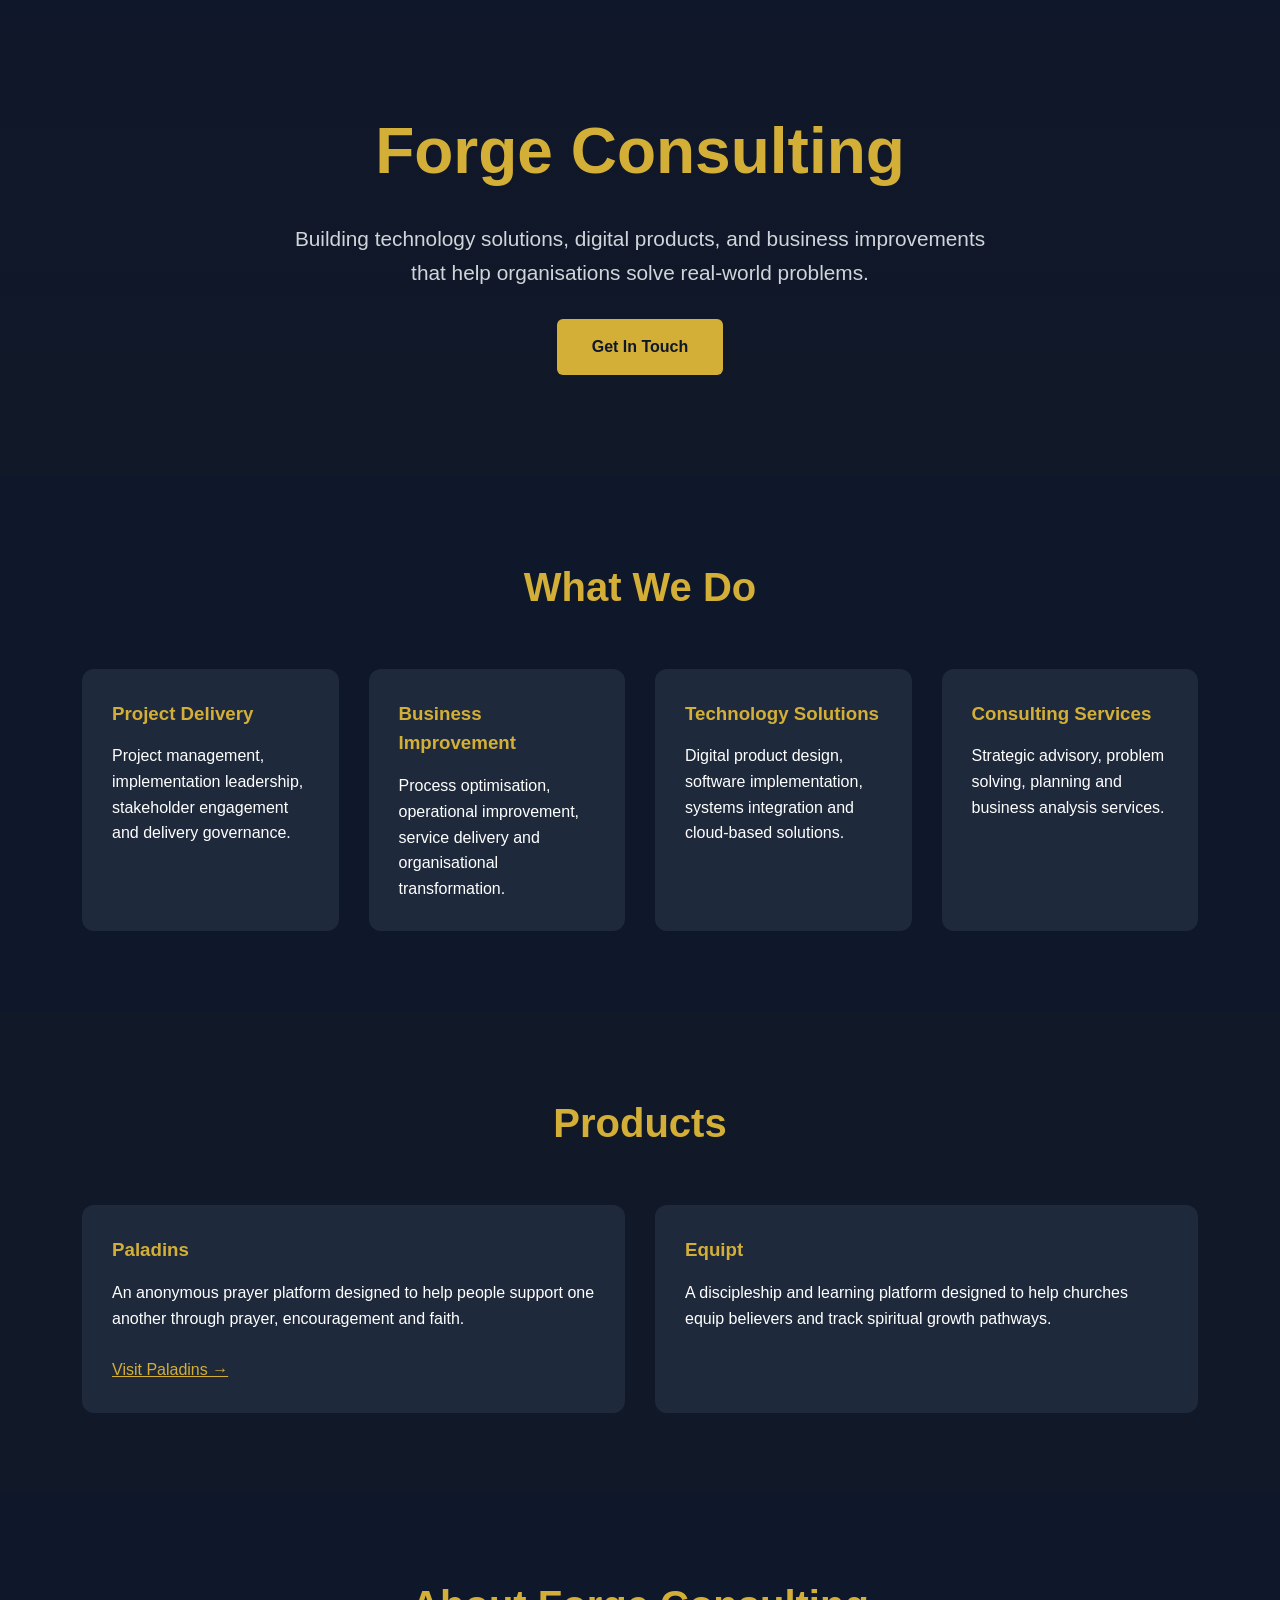
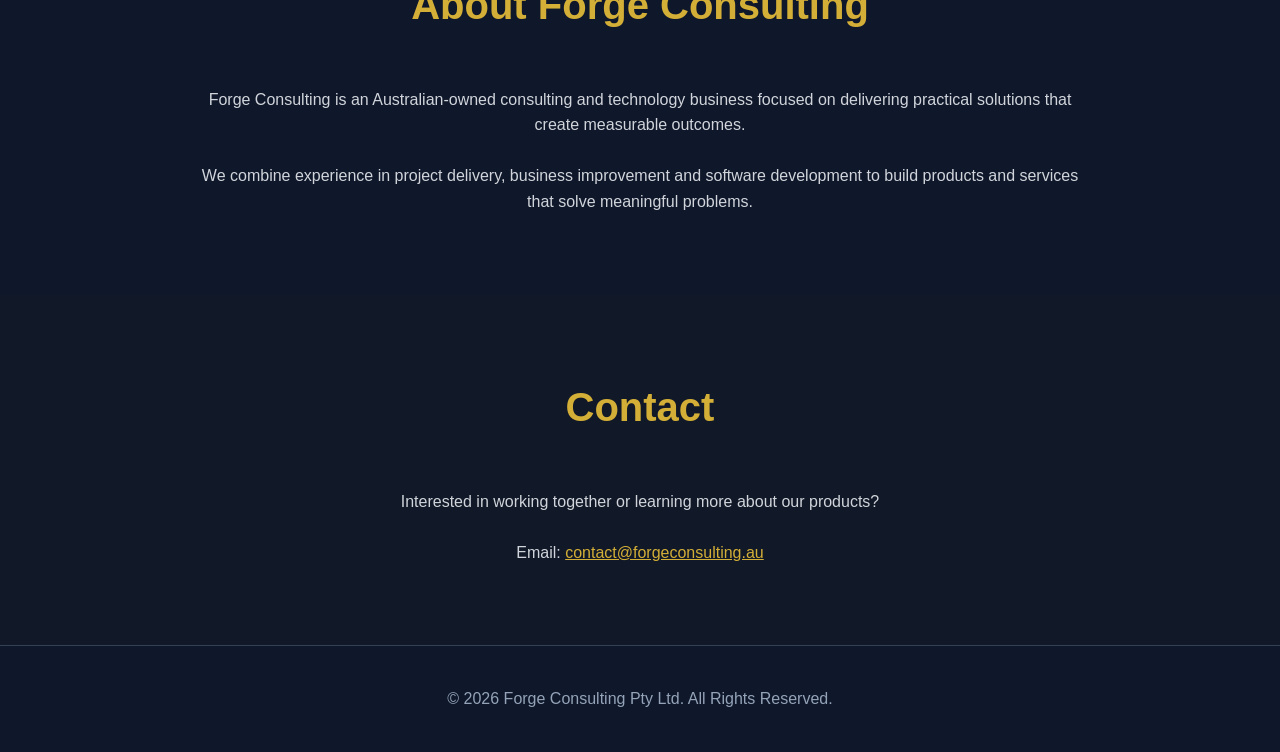
==== index.html @ b51326ad "Create index.html" ====
<!DOCTYPE html>
<html lang="en">
<head>
<meta charset="UTF-8">
<meta name="viewport" content="width=device-width, initial-scale=1.0">
<title>Forge Consulting</title>

<style>
* {
    margin: 0;
    padding: 0;
    box-sizing: border-box;
}

body {
    font-family: Arial, Helvetica, sans-serif;
    background: #0f172a;
    color: white;
    line-height: 1.6;
}

.container {
    width: 90%;
    max-width: 1200px;
    margin: auto;
}

header {
    padding: 100px 20px;
    text-align: center;
    background: linear-gradient(to bottom, #0f172a, #111827);
}

header h1 {
    font-size: 4rem;
    color: #d4af37;
    margin-bottom: 20px;
}

header p {
    font-size: 1.3rem;
    max-width: 700px;
    margin: auto;
    color: #d1d5db;
}

.btn {
    display: inline-block;
    margin-top: 30px;
    padding: 15px 35px;
    background: #d4af37;
    color: #0f172a;
    text-decoration: none;
    font-weight: bold;
    border-radius: 6px;
}

section {
    padding: 80px 20px;
}

.section-title {
    text-align: center;
    color: #d4af37;
    font-size: 2.5rem;
    margin-bottom: 50px;
}

.services {
    display: grid;
    grid-template-columns: repeat(auto-fit,minmax(250px,1fr));
    gap: 30px;
}

.card {
    background: #1e293b;
    padding: 30px;
    border-radius: 12px;
}

.card h3 {
    color: #d4af37;
    margin-bottom: 15px;
}

.products {
    display: grid;
    grid-template-columns: repeat(auto-fit,minmax(300px,1fr));
    gap: 30px;
}

.product {
    background: #1e293b;
    padding: 30px;
    border-radius: 12px;
}

.product h3 {
    color: #d4af37;
    margin-bottom: 15px;
}

.about {
    max-width: 900px;
    margin: auto;
    text-align: center;
    color: #d1d5db;
}

footer {
    text-align: center;
    padding: 40px 20px;
    border-top: 1px solid #334155;
    color: #94a3b8;
}

a {
    color: #d4af37;
}

@media (max-width: 768px) {

    header h1 {
        font-size: 2.8rem;
    }

    .section-title {
        font-size: 2rem;
    }

}
</style>
</head>

<body>

<header>
    <div class="container">
        <h1>Forge Consulting</h1>

        <p>
            Building technology solutions, digital products,
            and business improvements that help organisations
            solve real-world problems.
        </p>

        <a href="#contact" class="btn">Get In Touch</a>
    </div>
</header>

<section>
    <div class="container">
        <h2 class="section-title">What We Do</h2>

        <div class="services">

            <div class="card">
                <h3>Project Delivery</h3>
                <p>
                    Project management, implementation leadership,
                    stakeholder engagement and delivery governance.
                </p>
            </div>

            <div class="card">
                <h3>Business Improvement</h3>
                <p>
                    Process optimisation, operational improvement,
                    service delivery and organisational transformation.
                </p>
            </div>

            <div class="card">
                <h3>Technology Solutions</h3>
                <p>
                    Digital product design, software implementation,
                    systems integration and cloud-based solutions.
                </p>
            </div>

            <div class="card">
                <h3>Consulting Services</h3>
                <p>
                    Strategic advisory, problem solving,
                    planning and business analysis services.
                </p>
            </div>

        </div>
    </div>
</section>

<section style="background:#111827;">
    <div class="container">

        <h2 class="section-title">Products</h2>

        <div class="products">

            <div class="product">
                <h3>Paladins</h3>

                <p>
                    An anonymous prayer platform designed to help
                    people support one another through prayer,
                    encouragement and faith.
                </p>

                <br>

                <a href="https://paladins.life">
                    Visit Paladins →
                </a>
            </div>

            <div class="product">
                <h3>Equipt</h3>

                <p>
                    A discipleship and learning platform designed
                    to help churches equip believers and track
                    spiritual growth pathways.
                </p>
            </div>

        </div>

    </div>
</section>

<section>
    <div class="container">

        <h2 class="section-title">About Forge Consulting</h2>

        <div class="about">

            <p>
                Forge Consulting is an Australian-owned consulting
                and technology business focused on delivering
                practical solutions that create measurable outcomes.
            </p>

            <br>

            <p>
                We combine experience in project delivery,
                business improvement and software development
                to build products and services that solve
                meaningful problems.
            </p>

        </div>

    </div>
</section>

<section id="contact" style="background:#111827;">
    <div class="container">

        <h2 class="section-title">Contact</h2>

        <div class="about">

            <p>
                Interested in working together or learning more
                about our products?
            </p>

            <br>

            <p>
                Email:
                <a href="mailto:contact@forgeconsulting.au">
                    contact@forgeconsulting.au
                </a>
            </p>

        </div>

    </div>
</section>

<footer>
    <p>
        © 2026 Forge Consulting Pty Ltd. All Rights Reserved.
    </p>
</footer>

</body>
</html>
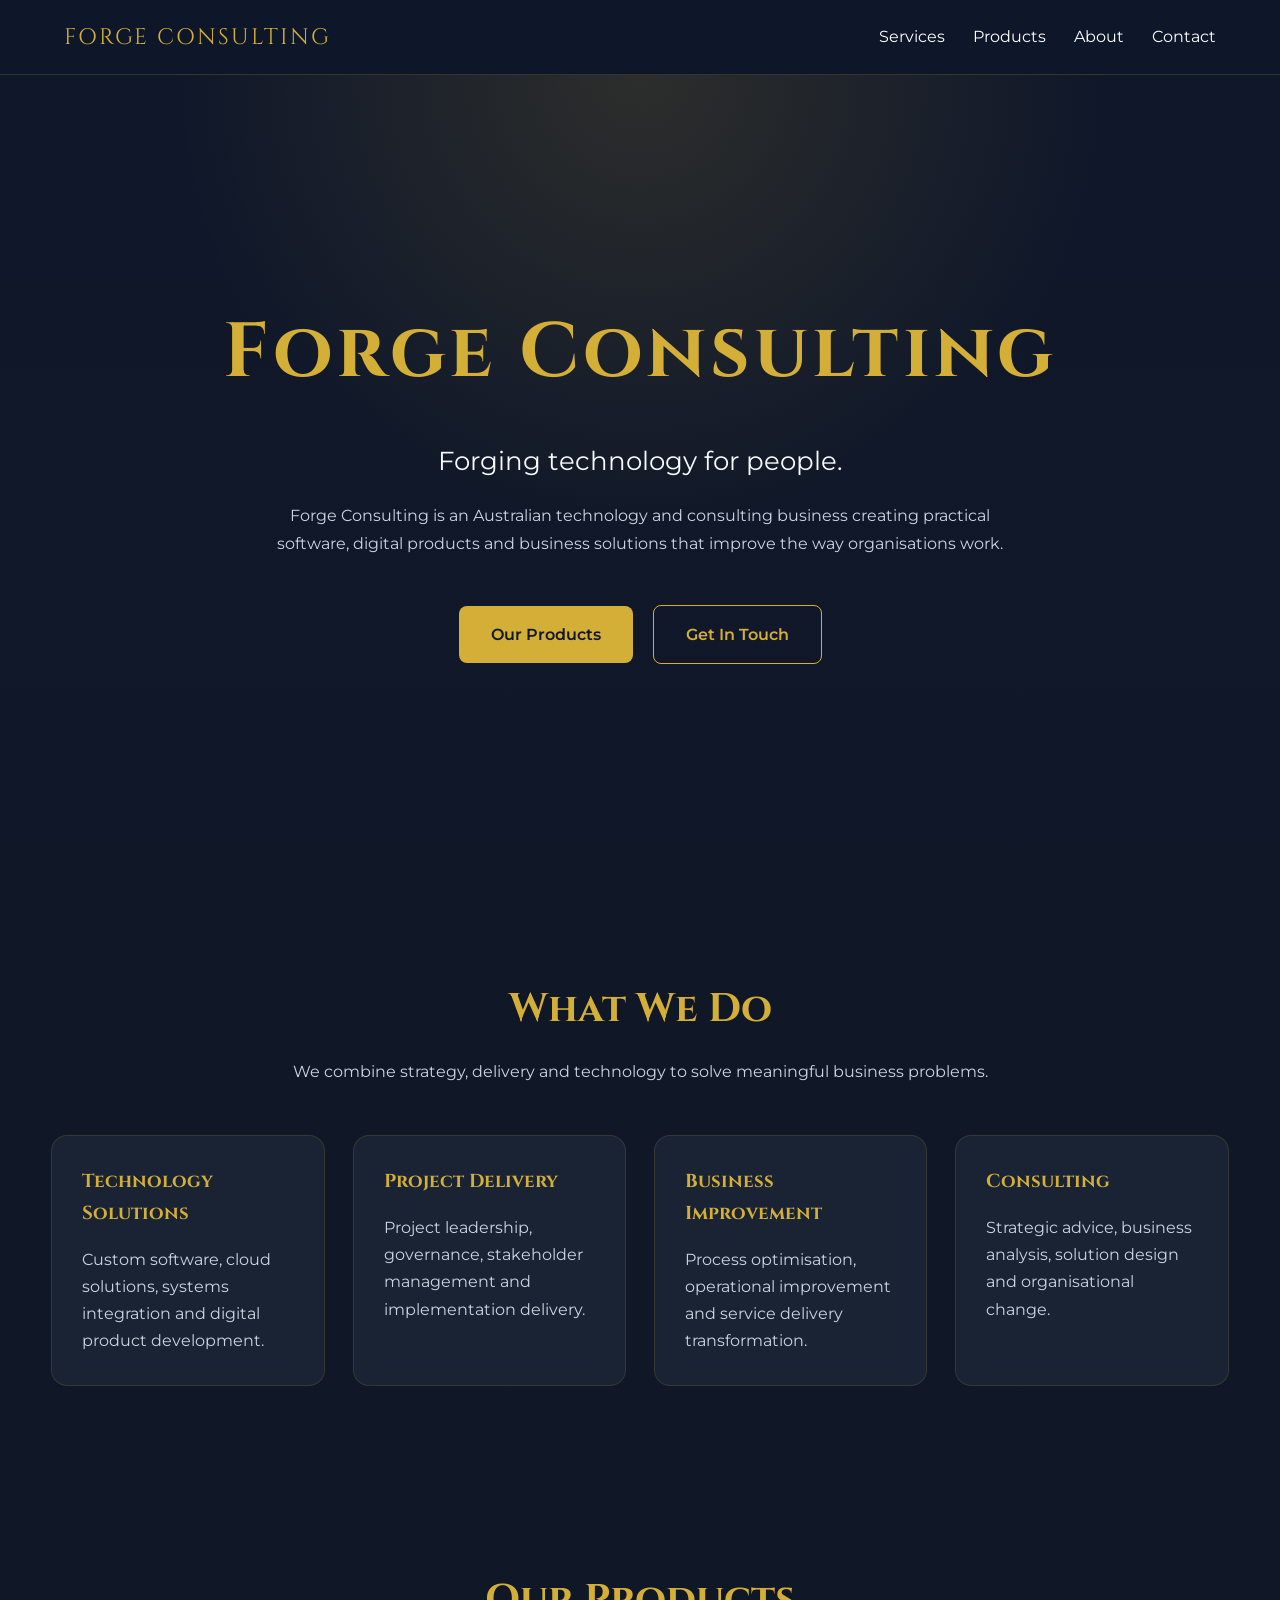
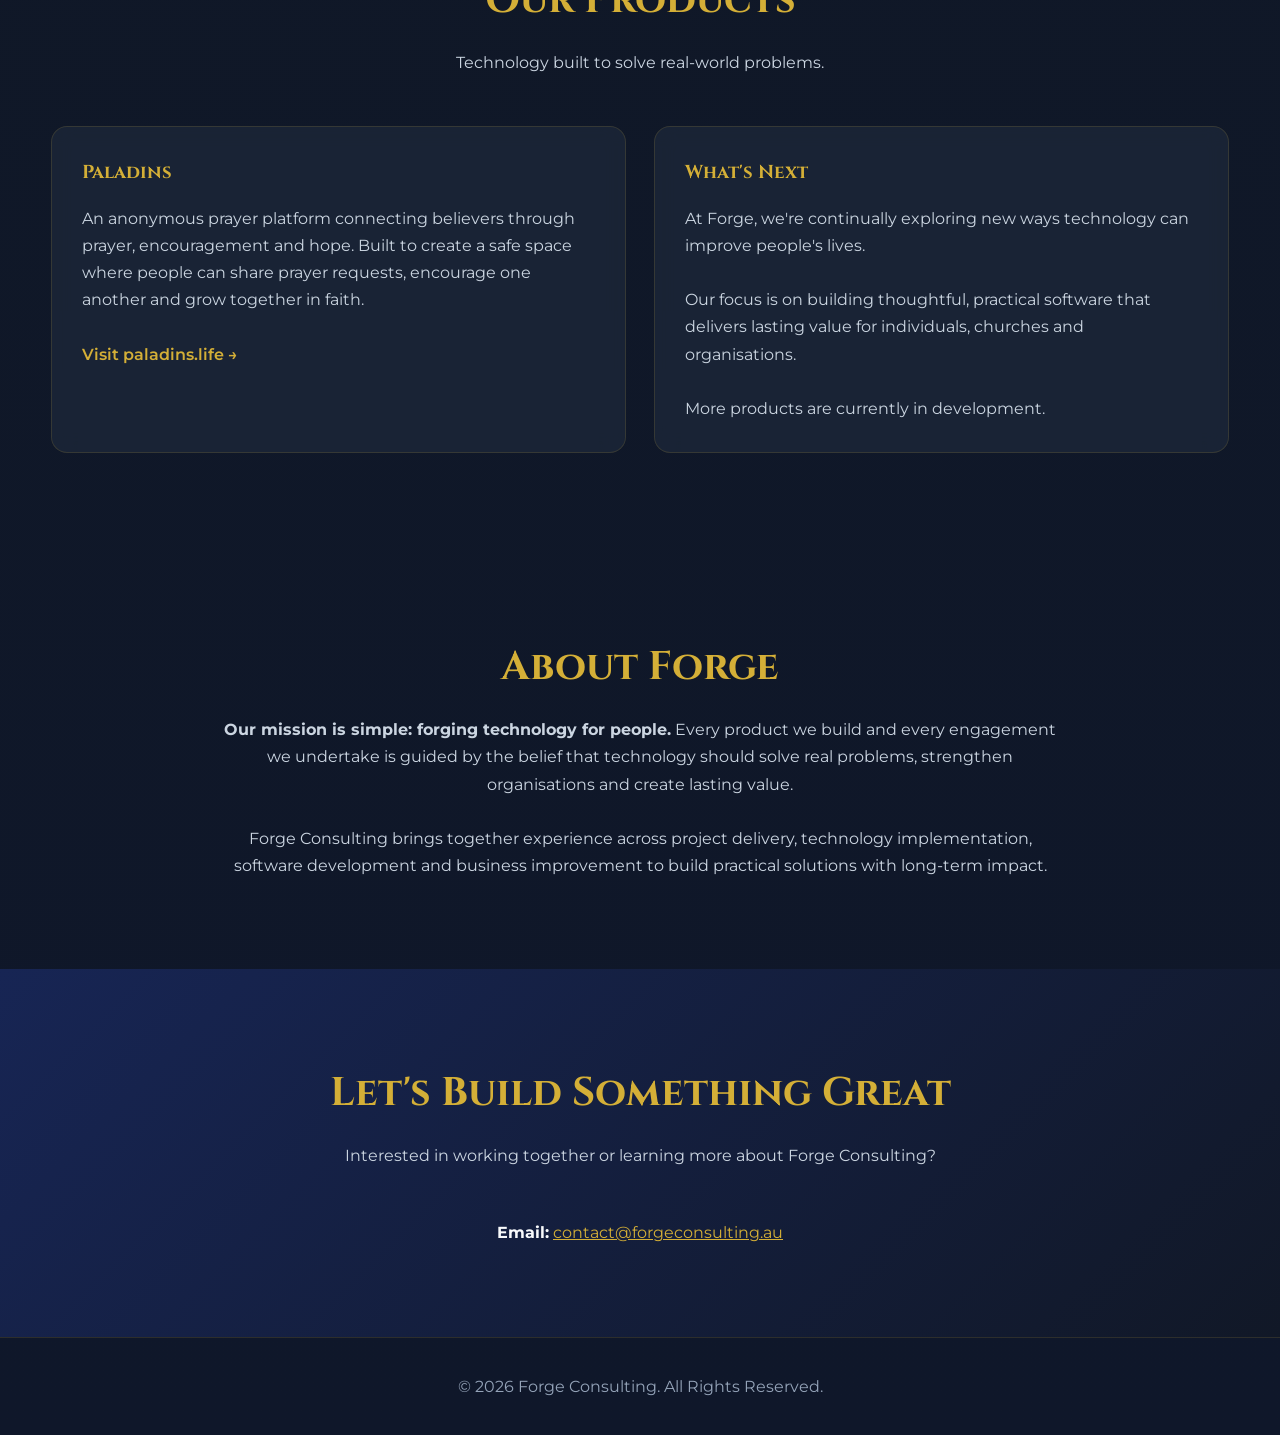
==== commit cd44e4bb: "Update index.html" ====
--- a/index.html
+++ b/index.html
@@ -3,289 +3,128 @@
 <head>
 <meta charset="UTF-8">
 <meta name="viewport" content="width=device-width, initial-scale=1.0">
+<meta name="description" content="Forge Consulting - Forging technology for people. Australian consulting, software and digital products.">
 <title>Forge Consulting</title>
 
+<link rel="preconnect" href="https://fonts.googleapis.com">
+<link rel="preconnect" href="https://fonts.gstatic.com" crossorigin>
+<link href="https://fonts.googleapis.com/css2?family=Cinzel:wght@500;600;700&family=Montserrat:wght@300;400;500;600;700&display=swap" rel="stylesheet">
+
 <style>
-* {
-    margin: 0;
-    padding: 0;
-    box-sizing: border-box;
-}
-
-body {
-    font-family: Arial, Helvetica, sans-serif;
-    background: #0f172a;
-    color: white;
-    line-height: 1.6;
-}
-
-.container {
-    width: 90%;
-    max-width: 1200px;
-    margin: auto;
-}
-
-header {
-    padding: 100px 20px;
-    text-align: center;
-    background: linear-gradient(to bottom, #0f172a, #111827);
-}
-
-header h1 {
-    font-size: 4rem;
-    color: #d4af37;
-    margin-bottom: 20px;
-}
-
-header p {
-    font-size: 1.3rem;
-    max-width: 700px;
-    margin: auto;
-    color: #d1d5db;
-}
-
-.btn {
-    display: inline-block;
-    margin-top: 30px;
-    padding: 15px 35px;
-    background: #d4af37;
-    color: #0f172a;
-    text-decoration: none;
-    font-weight: bold;
-    border-radius: 6px;
-}
-
-section {
-    padding: 80px 20px;
-}
-
-.section-title {
-    text-align: center;
-    color: #d4af37;
-    font-size: 2.5rem;
-    margin-bottom: 50px;
-}
-
-.services {
-    display: grid;
-    grid-template-columns: repeat(auto-fit,minmax(250px,1fr));
-    gap: 30px;
-}
-
-.card {
-    background: #1e293b;
-    padding: 30px;
-    border-radius: 12px;
-}
-
-.card h3 {
-    color: #d4af37;
-    margin-bottom: 15px;
-}
-
-.products {
-    display: grid;
-    grid-template-columns: repeat(auto-fit,minmax(300px,1fr));
-    gap: 30px;
-}
-
-.product {
-    background: #1e293b;
-    padding: 30px;
-    border-radius: 12px;
-}
-
-.product h3 {
-    color: #d4af37;
-    margin-bottom: 15px;
-}
-
-.about {
-    max-width: 900px;
-    margin: auto;
-    text-align: center;
-    color: #d1d5db;
-}
-
-footer {
-    text-align: center;
-    padding: 40px 20px;
-    border-top: 1px solid #334155;
-    color: #94a3b8;
-}
-
-a {
-    color: #d4af37;
-}
-
-@media (max-width: 768px) {
-
-    header h1 {
-        font-size: 2.8rem;
-    }
-
-    .section-title {
-        font-size: 2rem;
-    }
-
-}
+:root{--bg:#0f172a;--bg2:#111827;--card:rgba(30,41,59,.72);--gold:#d4af37;--text:#f8fafc;--muted:#cbd5e1;}
+*{margin:0;padding:0;box-sizing:border-box;scroll-behavior:smooth}
+body{font-family:'Montserrat',sans-serif;background:linear-gradient(180deg,var(--bg),#101827 40%,var(--bg));color:var(--text);line-height:1.7}
+nav{position:sticky;top:0;background:rgba(15,23,42,.88);backdrop-filter:blur(10px);border-bottom:1px solid rgba(212,175,55,.2);z-index:100}
+.nav{max-width:1200px;margin:auto;padding:18px 24px;display:flex;justify-content:space-between;align-items:center}
+.logo{font-family:'Cinzel',serif;color:var(--gold);font-size:1.4rem;letter-spacing:2px}
+.nav a{color:#fff;text-decoration:none;margin-left:24px}.nav a:hover{color:var(--gold)}
+.container{width:min(92%,1200px);margin:auto}
+.hero{min-height:90vh;display:flex;align-items:center;text-align:center;position:relative}
+.hero:before{content:"";position:absolute;inset:0;background:radial-gradient(circle at top,rgba(212,175,55,.15),transparent 45%)}
+.hero .container{position:relative}
+h1,h2,h3{font-family:'Cinzel',serif}
+h1{font-size:4.8rem;color:var(--gold);letter-spacing:4px}
+.tag{font-size:1.6rem;margin:20px 0}
+.lead{max-width:760px;margin:auto;color:var(--muted)}
+.btn{display:inline-block;padding:15px 32px;border-radius:8px;text-decoration:none;font-weight:600;margin:8px;transition:.3s}
+.primary{background:var(--gold);color:#111827}.secondary{border:1px solid var(--gold);color:var(--gold)}
+.btn:hover,.card:hover{transform:translateY(-6px)}
+section{padding:90px 0}
+.section-title{text-align:center;color:var(--gold);font-size:2.5rem;margin-bottom:15px}
+.section-sub{text-align:center;color:var(--muted);max-width:700px;margin:0 auto 50px}
+.grid{display:grid;grid-template-columns:repeat(auto-fit,minmax(260px,1fr));gap:28px}
+.card{background:var(--card);padding:30px;border-radius:16px;border:1px solid rgba(212,175,55,.15);backdrop-filter:blur(10px);transition:.3s}
+.card h3{color:var(--gold);margin-bottom:16px}
+.card p,.about{color:var(--muted)}
+.product a{color:var(--gold);text-decoration:none;font-weight:600}
+.about{max-width:850px;margin:auto;text-align:center}
+.cta{text-align:center;background:linear-gradient(135deg,#172554,#111827)}
+footer{text-align:center;padding:35px;border-top:1px solid rgba(212,175,55,.15);color:#94a3b8}
+@media(max-width:768px){h1{font-size:3rem}.tag{font-size:1.2rem}.nav{flex-direction:column;gap:10px}.nav a{margin:0 8px}}
 </style>
 </head>
-
 <body>
 
-<header>
-    <div class="container">
-        <h1>Forge Consulting</h1>
+<nav>
+<div class="nav">
+<div class="logo">FORGE CONSULTING</div>
+<div>
+<a href="#services">Services</a>
+<a href="#products">Products</a>
+<a href="#about">About</a>
+<a href="#contact">Contact</a>
+</div>
+</div>
+</nav>
 
-        <p>
-            Building technology solutions, digital products,
-            and business improvements that help organisations
-            solve real-world problems.
-        </p>
-
-        <a href="#contact" class="btn">Get In Touch</a>
-    </div>
+<header class="hero">
+<div class="container">
+<h1>Forge Consulting</h1>
+<p class="tag">Forging technology for people.</p>
+<p class="lead">Forge Consulting is an Australian technology and consulting business creating practical software, digital products and business solutions that improve the way organisations work.</p>
+<div style="margin-top:40px">
+<a class="btn primary" href="#products">Our Products</a>
+<a class="btn secondary" href="#contact">Get In Touch</a>
+</div>
+</div>
 </header>
 
-<section>
-    <div class="container">
-        <h2 class="section-title">What We Do</h2>
-
-        <div class="services">
-
-            <div class="card">
-                <h3>Project Delivery</h3>
-                <p>
-                    Project management, implementation leadership,
-                    stakeholder engagement and delivery governance.
-                </p>
-            </div>
-
-            <div class="card">
-                <h3>Business Improvement</h3>
-                <p>
-                    Process optimisation, operational improvement,
-                    service delivery and organisational transformation.
-                </p>
-            </div>
-
-            <div class="card">
-                <h3>Technology Solutions</h3>
-                <p>
-                    Digital product design, software implementation,
-                    systems integration and cloud-based solutions.
-                </p>
-            </div>
-
-            <div class="card">
-                <h3>Consulting Services</h3>
-                <p>
-                    Strategic advisory, problem solving,
-                    planning and business analysis services.
-                </p>
-            </div>
-
-        </div>
-    </div>
+<section id="services">
+<div class="container">
+<h2 class="section-title">What We Do</h2>
+<p class="section-sub">We combine strategy, delivery and technology to solve meaningful business problems.</p>
+<div class="grid">
+<div class="card"><h3>Technology Solutions</h3><p>Custom software, cloud solutions, systems integration and digital product development.</p></div>
+<div class="card"><h3>Project Delivery</h3><p>Project leadership, governance, stakeholder management and implementation delivery.</p></div>
+<div class="card"><h3>Business Improvement</h3><p>Process optimisation, operational improvement and service delivery transformation.</p></div>
+<div class="card"><h3>Consulting</h3><p>Strategic advice, business analysis, solution design and organisational change.</p></div>
+</div>
+</div>
 </section>
 
-<section style="background:#111827;">
-    <div class="container">
+<section id="products">
+<div class="container">
+<h2 class="section-title">Our Products</h2>
+<p class="section-sub">Technology built to solve real-world problems.</p>
+<div class="grid">
+<div class="card product">
+<h3>Paladins</h3>
+<p>An anonymous prayer platform connecting believers through prayer, encouragement and hope. Built to create a safe space where people can share prayer requests, encourage one another and grow together in faith.</p>
+<br><a href="https://paladins.life">Visit paladins.life →</a>
+</div>
 
-        <h2 class="section-title">Products</h2>
-
-        <div class="products">
-
-            <div class="product">
-                <h3>Paladins</h3>
-
-                <p>
-                    An anonymous prayer platform designed to help
-                    people support one another through prayer,
-                    encouragement and faith.
-                </p>
-
-                <br>
-
-                <a href="https://paladins.life">
-                    Visit Paladins →
-                </a>
-            </div>
-
-            <div class="product">
-                <h3>Equipt</h3>
-
-                <p>
-                    A discipleship and learning platform designed
-                    to help churches equip believers and track
-                    spiritual growth pathways.
-                </p>
-            </div>
-
-        </div>
-
-    </div>
+<div class="card product">
+<h3>What's Next</h3>
+<p>At Forge, we're continually exploring new ways technology can improve people's lives.</p>
+<br>
+<p>Our focus is on building thoughtful, practical software that delivers lasting value for individuals, churches and organisations.</p>
+<br>
+<p>More products are currently in development.</p>
+</div>
+</div>
+</div>
 </section>
 
-<section>
-    <div class="container">
-
-        <h2 class="section-title">About Forge Consulting</h2>
-
-        <div class="about">
-
-            <p>
-                Forge Consulting is an Australian-owned consulting
-                and technology business focused on delivering
-                practical solutions that create measurable outcomes.
-            </p>
-
-            <br>
-
-            <p>
-                We combine experience in project delivery,
-                business improvement and software development
-                to build products and services that solve
-                meaningful problems.
-            </p>
-
-        </div>
-
-    </div>
+<section id="about">
+<div class="container">
+<h2 class="section-title">About Forge</h2>
+<div class="about">
+<p><strong>Our mission is simple: forging technology for people.</strong> Every product we build and every engagement we undertake is guided by the belief that technology should solve real problems, strengthen organisations and create lasting value.</p>
+<br>
+<p>Forge Consulting brings together experience across project delivery, technology implementation, software development and business improvement to build practical solutions with long-term impact.</p>
+</div>
+</div>
 </section>
 
-<section id="contact" style="background:#111827;">
-    <div class="container">
-
-        <h2 class="section-title">Contact</h2>
-
-        <div class="about">
-
-            <p>
-                Interested in working together or learning more
-                about our products?
-            </p>
-
-            <br>
-
-            <p>
-                Email:
-                <a href="mailto:contact@forgeconsulting.au">
-                    contact@forgeconsulting.au
-                </a>
-            </p>
-
-        </div>
-
-    </div>
+<section class="cta" id="contact">
+<div class="container">
+<h2 class="section-title">Let's Build Something Great</h2>
+<p class="section-sub">Interested in working together or learning more about Forge Consulting?</p>
+<p><strong>Email:</strong> <a style="color:#d4af37" href="mailto:contact@forgeconsulting.au">contact@forgeconsulting.au</a></p>
+</div>
 </section>
 
-<footer>
-    <p>
-        © 2026 Forge Consulting Pty Ltd. All Rights Reserved.
-    </p>
-</footer>
+<footer>© 2026 Forge Consulting. All Rights Reserved.</footer>
 
 </body>
 </html>
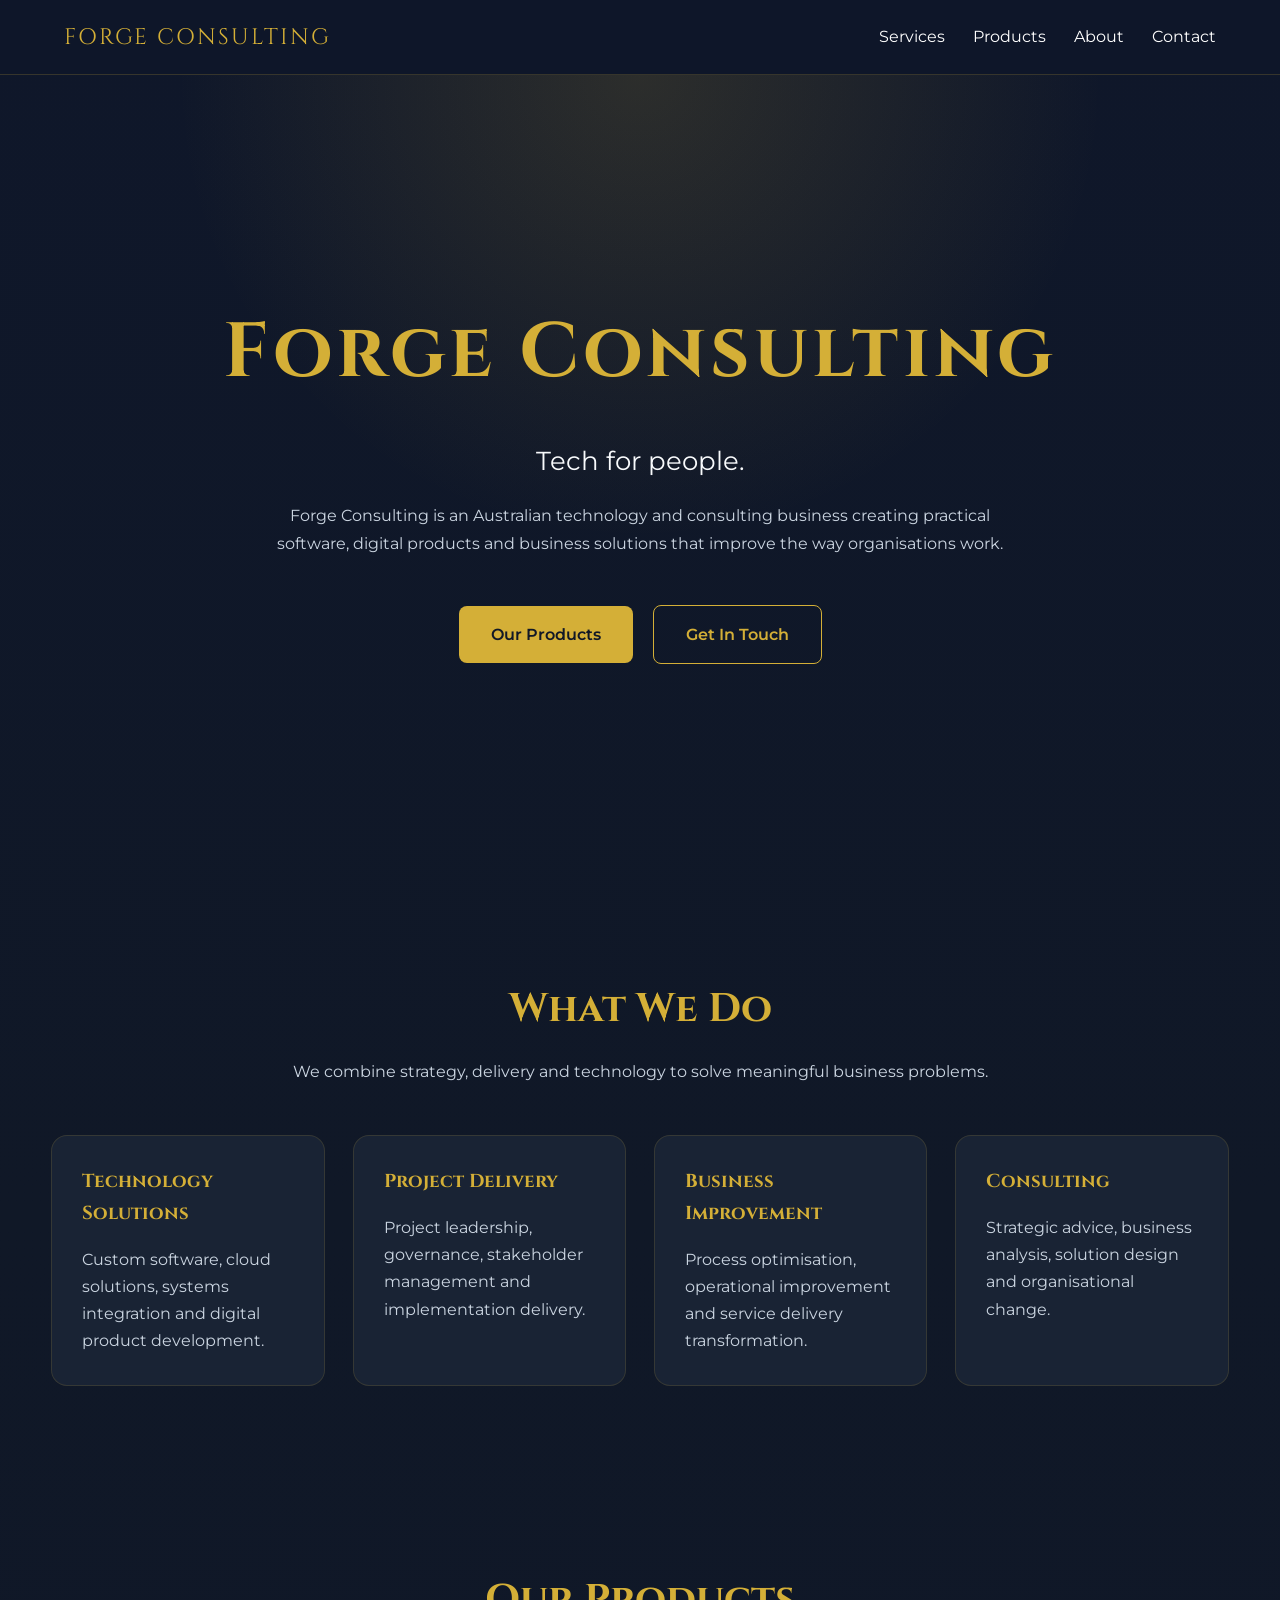
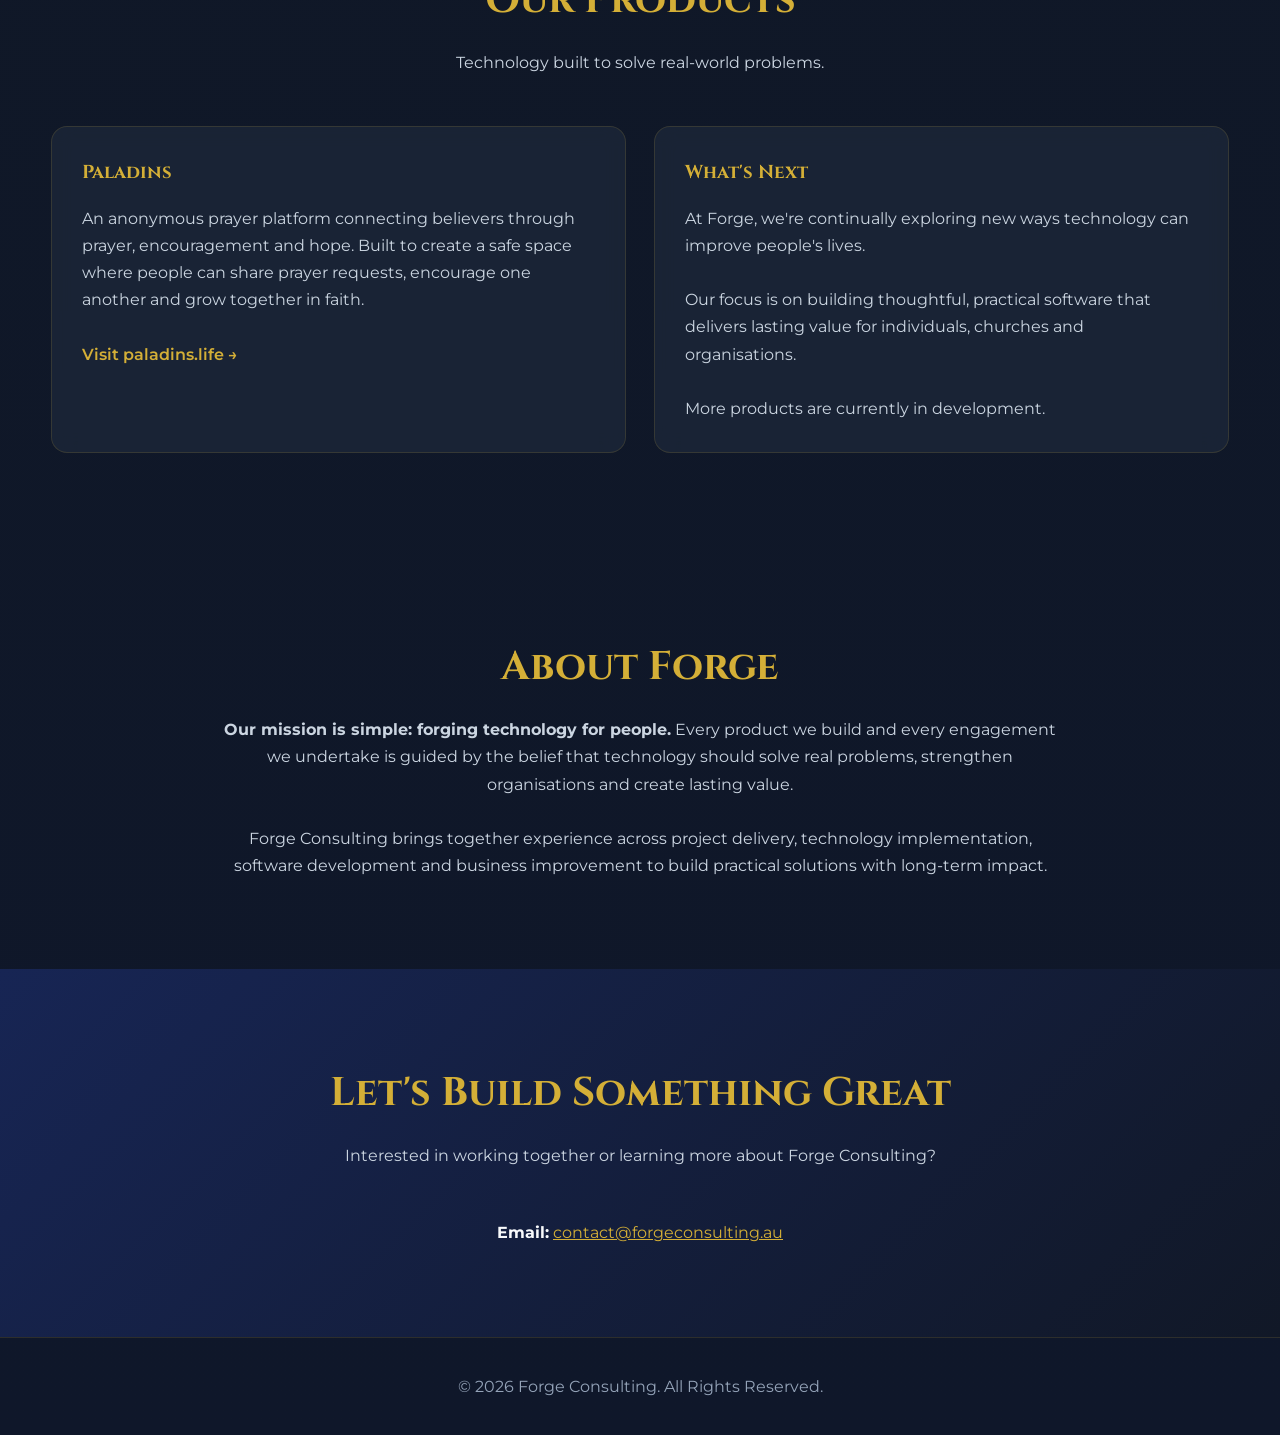
==== commit f4208c3f: "Update index.html" ====
--- a/index.html
+++ b/index.html
@@ -60,7 +60,7 @@
 <header class="hero">
 <div class="container">
 <h1>Forge Consulting</h1>
-<p class="tag">Forging technology for people.</p>
+<p class="tag">Tech for people.</p>
 <p class="lead">Forge Consulting is an Australian technology and consulting business creating practical software, digital products and business solutions that improve the way organisations work.</p>
 <div style="margin-top:40px">
 <a class="btn primary" href="#products">Our Products</a>
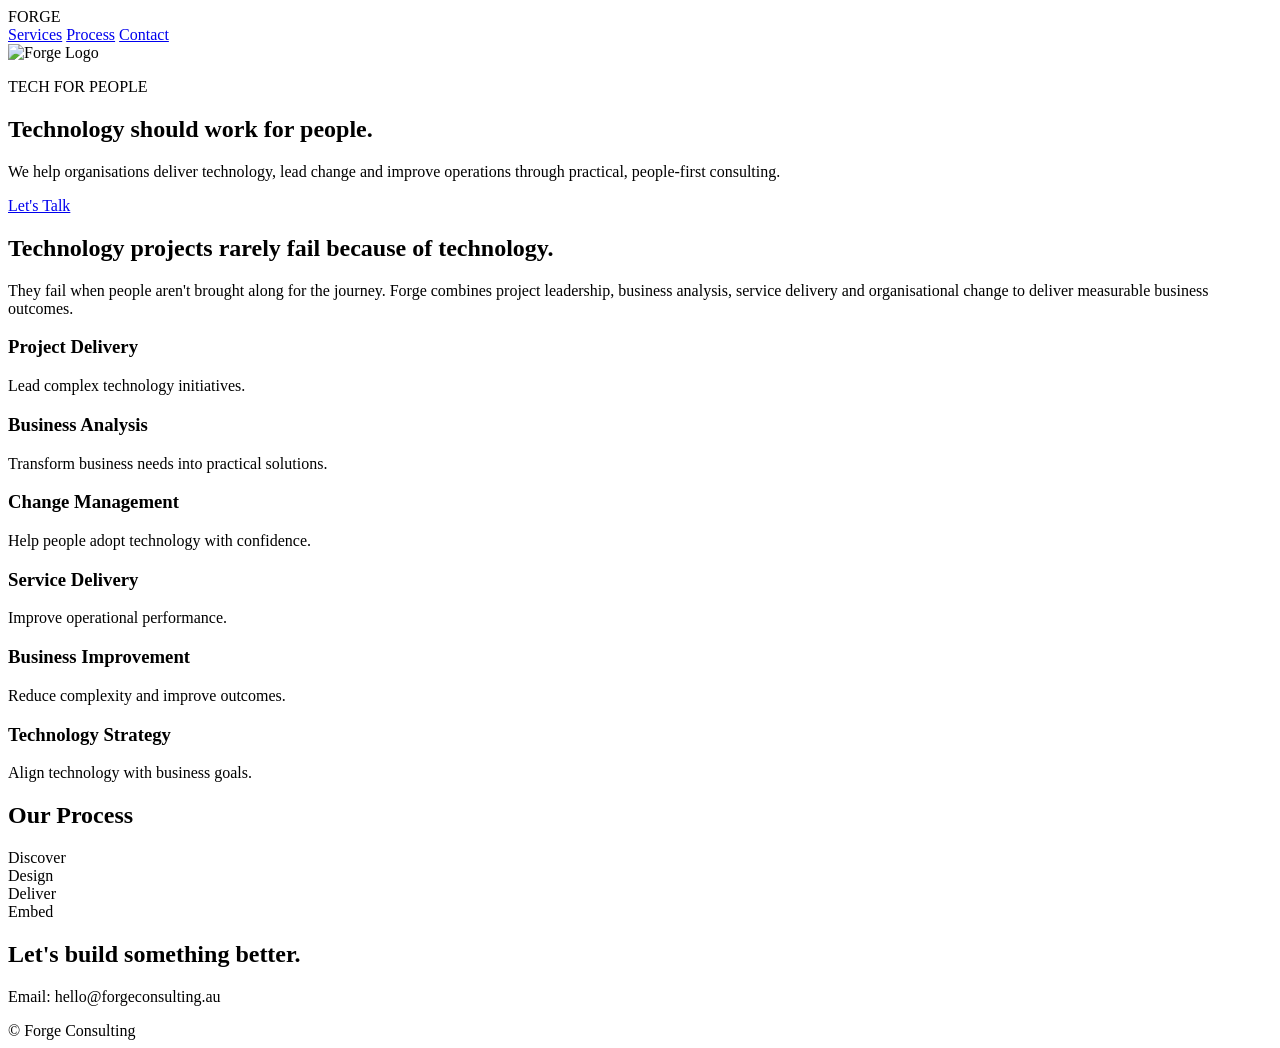
==== commit 0a8bc645: "Refactor index.html with updated meta tags and sections Website 2.0" ====
--- a/index.html
+++ b/index.html
@@ -2,129 +2,58 @@
 <html lang="en">
 <head>
 <meta charset="UTF-8">
-<meta name="viewport" content="width=device-width, initial-scale=1.0">
-<meta name="description" content="Forge Consulting - Forging technology for people. Australian consulting, software and digital products.">
-<title>Forge Consulting</title>
-
+<meta name="viewport" content="width=device-width,initial-scale=1">
+<title>Forge Consulting | Tech for People</title>
 <link rel="preconnect" href="https://fonts.googleapis.com">
 <link rel="preconnect" href="https://fonts.gstatic.com" crossorigin>
-<link href="https://fonts.googleapis.com/css2?family=Cinzel:wght@500;600;700&family=Montserrat:wght@300;400;500;600;700&display=swap" rel="stylesheet">
-
-<style>
-:root{--bg:#0f172a;--bg2:#111827;--card:rgba(30,41,59,.72);--gold:#d4af37;--text:#f8fafc;--muted:#cbd5e1;}
-*{margin:0;padding:0;box-sizing:border-box;scroll-behavior:smooth}
-body{font-family:'Montserrat',sans-serif;background:linear-gradient(180deg,var(--bg),#101827 40%,var(--bg));color:var(--text);line-height:1.7}
-nav{position:sticky;top:0;background:rgba(15,23,42,.88);backdrop-filter:blur(10px);border-bottom:1px solid rgba(212,175,55,.2);z-index:100}
-.nav{max-width:1200px;margin:auto;padding:18px 24px;display:flex;justify-content:space-between;align-items:center}
-.logo{font-family:'Cinzel',serif;color:var(--gold);font-size:1.4rem;letter-spacing:2px}
-.nav a{color:#fff;text-decoration:none;margin-left:24px}.nav a:hover{color:var(--gold)}
-.container{width:min(92%,1200px);margin:auto}
-.hero{min-height:90vh;display:flex;align-items:center;text-align:center;position:relative}
-.hero:before{content:"";position:absolute;inset:0;background:radial-gradient(circle at top,rgba(212,175,55,.15),transparent 45%)}
-.hero .container{position:relative}
-h1,h2,h3{font-family:'Cinzel',serif}
-h1{font-size:4.8rem;color:var(--gold);letter-spacing:4px}
-.tag{font-size:1.6rem;margin:20px 0}
-.lead{max-width:760px;margin:auto;color:var(--muted)}
-.btn{display:inline-block;padding:15px 32px;border-radius:8px;text-decoration:none;font-weight:600;margin:8px;transition:.3s}
-.primary{background:var(--gold);color:#111827}.secondary{border:1px solid var(--gold);color:var(--gold)}
-.btn:hover,.card:hover{transform:translateY(-6px)}
-section{padding:90px 0}
-.section-title{text-align:center;color:var(--gold);font-size:2.5rem;margin-bottom:15px}
-.section-sub{text-align:center;color:var(--muted);max-width:700px;margin:0 auto 50px}
-.grid{display:grid;grid-template-columns:repeat(auto-fit,minmax(260px,1fr));gap:28px}
-.card{background:var(--card);padding:30px;border-radius:16px;border:1px solid rgba(212,175,55,.15);backdrop-filter:blur(10px);transition:.3s}
-.card h3{color:var(--gold);margin-bottom:16px}
-.card p,.about{color:var(--muted)}
-.product a{color:var(--gold);text-decoration:none;font-weight:600}
-.about{max-width:850px;margin:auto;text-align:center}
-.cta{text-align:center;background:linear-gradient(135deg,#172554,#111827)}
-footer{text-align:center;padding:35px;border-top:1px solid rgba(212,175,55,.15);color:#94a3b8}
-@media(max-width:768px){h1{font-size:3rem}.tag{font-size:1.2rem}.nav{flex-direction:column;gap:10px}.nav a{margin:0 8px}}
-</style>
+<link href="https://fonts.googleapis.com/css2?family=Inter:wght@300;400;600&family=Sora:wght@400;600;700&display=swap" rel="stylesheet">
+<link rel="stylesheet" href="css/styles.css">
 </head>
 <body>
-
+<header class="nav">
+<div class="brand">FORGE</div>
 <nav>
-<div class="nav">
-<div class="logo">FORGE CONSULTING</div>
-<div>
 <a href="#services">Services</a>
-<a href="#products">Products</a>
-<a href="#about">About</a>
+<a href="#process">Process</a>
 <a href="#contact">Contact</a>
-</div>
-</div>
 </nav>
-
-<header class="hero">
-<div class="container">
-<h1>Forge Consulting</h1>
-<p class="tag">Tech for people.</p>
-<p class="lead">Forge Consulting is an Australian technology and consulting business creating practical software, digital products and business solutions that improve the way organisations work.</p>
-<div style="margin-top:40px">
-<a class="btn primary" href="#products">Our Products</a>
-<a class="btn secondary" href="#contact">Get In Touch</a>
-</div>
-</div>
 </header>
 
-<section id="services">
-<div class="container">
-<h2 class="section-title">What We Do</h2>
-<p class="section-sub">We combine strategy, delivery and technology to solve meaningful business problems.</p>
-<div class="grid">
-<div class="card"><h3>Technology Solutions</h3><p>Custom software, cloud solutions, systems integration and digital product development.</p></div>
-<div class="card"><h3>Project Delivery</h3><p>Project leadership, governance, stakeholder management and implementation delivery.</p></div>
-<div class="card"><h3>Business Improvement</h3><p>Process optimisation, operational improvement and service delivery transformation.</p></div>
-<div class="card"><h3>Consulting</h3><p>Strategic advice, business analysis, solution design and organisational change.</p></div>
-</div>
+<section class="hero">
+<img src="assets/forge-logo.png" alt="Forge Logo" class="logo">
+<p class="eyebrow">TECH FOR PEOPLE</p>
+<h1>Technology should work for people.</h1>
+<p class="lead">We help organisations deliver technology, lead change and improve operations through practical, people‑first consulting.</p>
+<a class="btn" href="#contact">Let's Talk</a>
+</section>
+
+<section class="statement">
+<h2>Technology projects rarely fail because of technology.</h2>
+<p>They fail when people aren't brought along for the journey. Forge combines project leadership, business analysis, service delivery and organisational change to deliver measurable business outcomes.</p>
+</section>
+
+<section id="services" class="grid">
+<div class="card"><h3>Project Delivery</h3><p>Lead complex technology initiatives.</p></div>
+<div class="card"><h3>Business Analysis</h3><p>Transform business needs into practical solutions.</p></div>
+<div class="card"><h3>Change Management</h3><p>Help people adopt technology with confidence.</p></div>
+<div class="card"><h3>Service Delivery</h3><p>Improve operational performance.</p></div>
+<div class="card"><h3>Business Improvement</h3><p>Reduce complexity and improve outcomes.</p></div>
+<div class="card"><h3>Technology Strategy</h3><p>Align technology with business goals.</p></div>
+</section>
+
+<section id="process" class="process">
+<h2>Our Process</h2>
+<div class="steps">
+<div>Discover</div><div>Design</div><div>Deliver</div><div>Embed</div>
 </div>
 </section>
 
-<section id="products">
-<div class="container">
-<h2 class="section-title">Our Products</h2>
-<p class="section-sub">Technology built to solve real-world problems.</p>
-<div class="grid">
-<div class="card product">
-<h3>Paladins</h3>
-<p>An anonymous prayer platform connecting believers through prayer, encouragement and hope. Built to create a safe space where people can share prayer requests, encourage one another and grow together in faith.</p>
-<br><a href="https://paladins.life">Visit paladins.life →</a>
-</div>
-
-<div class="card product">
-<h3>What's Next</h3>
-<p>At Forge, we're continually exploring new ways technology can improve people's lives.</p>
-<br>
-<p>Our focus is on building thoughtful, practical software that delivers lasting value for individuals, churches and organisations.</p>
-<br>
-<p>More products are currently in development.</p>
-</div>
-</div>
-</div>
+<section id="contact" class="cta">
+<h2>Let's build something better.</h2>
+<p>Email: hello@forgeconsulting.au</p>
 </section>
 
-<section id="about">
-<div class="container">
-<h2 class="section-title">About Forge</h2>
-<div class="about">
-<p><strong>Our mission is simple: forging technology for people.</strong> Every product we build and every engagement we undertake is guided by the belief that technology should solve real problems, strengthen organisations and create lasting value.</p>
-<br>
-<p>Forge Consulting brings together experience across project delivery, technology implementation, software development and business improvement to build practical solutions with long-term impact.</p>
-</div>
-</div>
-</section>
-
-<section class="cta" id="contact">
-<div class="container">
-<h2 class="section-title">Let's Build Something Great</h2>
-<p class="section-sub">Interested in working together or learning more about Forge Consulting?</p>
-<p><strong>Email:</strong> <a style="color:#d4af37" href="mailto:contact@forgeconsulting.au">contact@forgeconsulting.au</a></p>
-</div>
-</section>
-
-<footer>© 2026 Forge Consulting. All Rights Reserved.</footer>
-
+<footer>© Forge Consulting</footer>
+<script src="js/main.js"></script>
 </body>
 </html>
